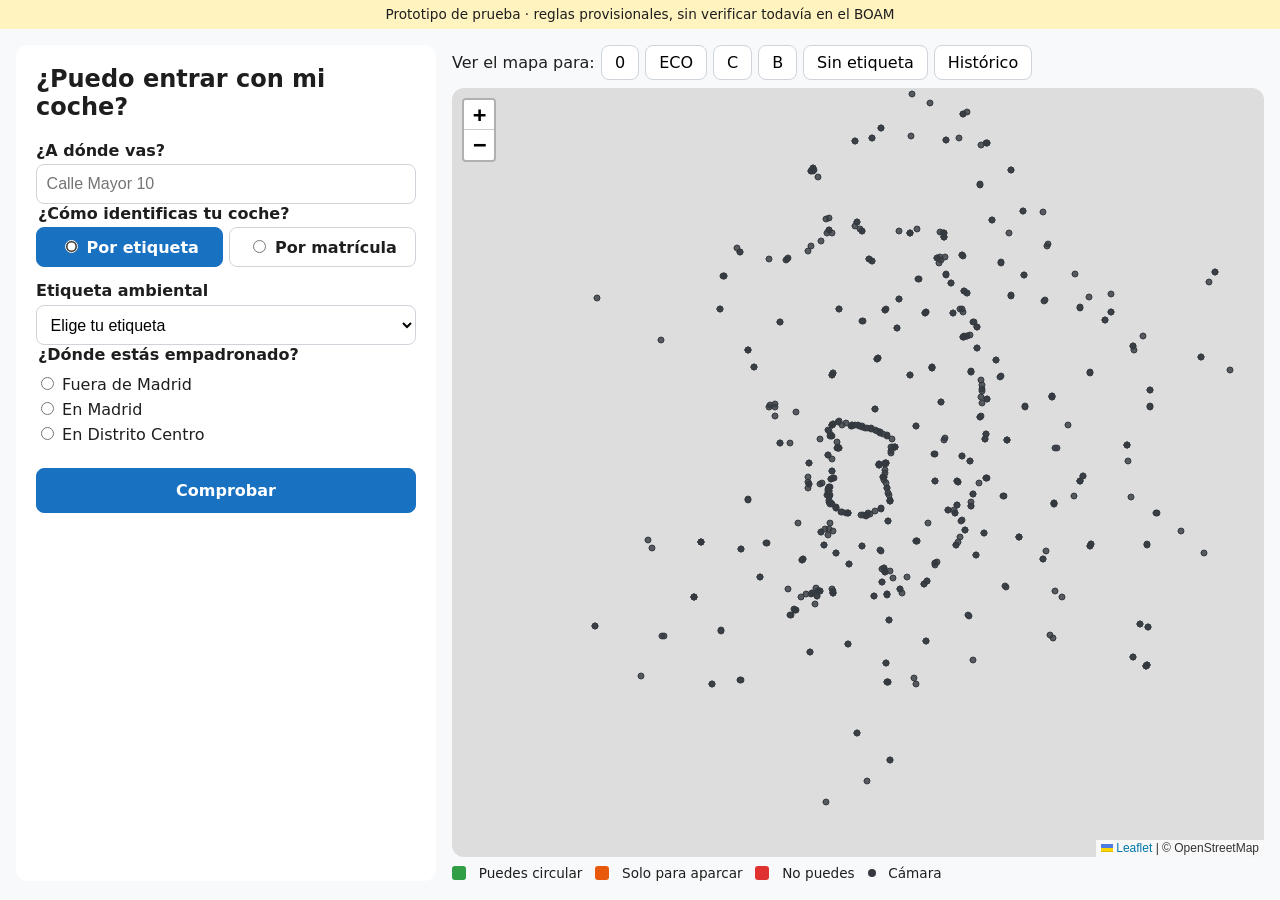
==== demo/static/index.html @ 60264b30 "add: First application prototype" ====
<!doctype html>
<html lang="es">
<head>
  <meta charset="utf-8">
  <meta name="viewport" content="width=device-width, initial-scale=1">
  <title>¿Puedo entrar con mi coche? · ZBE Madrid</title>
  <link rel="stylesheet" href="vendor/leaflet/leaflet.css">
  <link rel="stylesheet" href="style.css">
</head>
<body>
  <p class="aviso">Prototipo de prueba · reglas provisionales, sin verificar todavía en el BOAM</p>
  <main>
    <section class="panel">
      <h1>¿Puedo entrar con mi coche?</h1>
      <form id="formulario">
        <label for="direccion">¿A dónde vas?</label>
        <input id="direccion" name="direccion" required maxlength="200" placeholder="Calle Mayor 10" autocomplete="street-address">

        <fieldset>
          <legend>¿Cómo identificas tu coche?</legend>
          <div class="segmentado">
            <label><input type="radio" name="modo" value="etiqueta" checked> Por etiqueta</label>
            <label><input type="radio" name="modo" value="matricula"> Por matrícula</label>
          </div>
        </fieldset>

        <!-- Solo un campo activo cada vez: el oculto queda deshabilitado y no se envía. -->
        <div id="por-etiqueta">
          <label for="etiqueta">Etiqueta ambiental</label>
          <select id="etiqueta" name="etiqueta" required>
            <option value="">Elige tu etiqueta</option>
            <option value="CERO">0 emisiones (azul)</option>
            <option value="ECO">ECO (verde y azul)</option>
            <option value="C">C (verde)</option>
            <option value="B">B (amarilla)</option>
            <option value="A">Sin etiqueta</option>
            <option value="H">Vehículo histórico (pegatina H)</option>
          </select>
        </div>
        <div id="por-matricula" hidden>
          <label for="matricula">Matrícula</label>
          <input id="matricula" name="matricula" maxlength="20" placeholder="1234 BCD" autocapitalize="characters" autocomplete="off" required disabled aria-describedby="ayuda-matricula">
          <p id="ayuda-matricula" class="ayuda">Buscamos su etiqueta en el registro de la DGT.</p>
        </div>

        <fieldset>
          <legend>¿Dónde estás empadronado?</legend>
          <label><input type="radio" name="padron" value="fuera" required> Fuera de Madrid</label>
          <label><input type="radio" name="padron" value="madrid"> En Madrid</label>
          <label><input type="radio" name="padron" value="centro"> En Distrito Centro</label>
        </fieldset>

        <button type="submit" class="principal">Comprobar</button>
      </form>
      <div id="resultado" role="status" aria-live="polite"></div>
    </section>

    <section class="mapa">
      <div class="filtro" role="group" aria-label="Ver el mapa para la etiqueta">
        <span>Ver el mapa para:</span>
        <button type="button" data-etiqueta="CERO" aria-pressed="false">0</button>
        <button type="button" data-etiqueta="ECO" aria-pressed="false">ECO</button>
        <button type="button" data-etiqueta="C" aria-pressed="false">C</button>
        <button type="button" data-etiqueta="B" aria-pressed="false">B</button>
        <button type="button" data-etiqueta="A" aria-pressed="false">Sin etiqueta</button>
        <button type="button" data-etiqueta="H" aria-pressed="false">Histórico</button>
      </div>
      <div id="mapa"></div>
      <p class="leyenda">
        <span class="muestra puede"></span> Puedes circular
        <span class="muestra solo_parking"></span> Solo para aparcar
        <span class="muestra no_puede"></span> No puedes
        <span class="muestra camara"></span> Cámara
      </p>
    </section>
  </main>
  <script src="vendor/leaflet/leaflet.js"></script>
  <script src="app.js"></script>
</body>
</html>
---- demo/static/vendor/leaflet/leaflet.css ----
/* required styles */

.leaflet-pane,
.leaflet-tile,
.leaflet-marker-icon,
.leaflet-marker-shadow,
.leaflet-tile-container,
.leaflet-pane > svg,
.leaflet-pane > canvas,
.leaflet-zoom-box,
.leaflet-image-layer,
.leaflet-layer {
	position: absolute;
	left: 0;
	top: 0;
	}
.leaflet-container {
	overflow: hidden;
	}
.leaflet-tile,
.leaflet-marker-icon,
.leaflet-marker-shadow {
	-webkit-user-select: none;
	   -moz-user-select: none;
	        user-select: none;
	  -webkit-user-drag: none;
	}
/* Prevents IE11 from highlighting tiles in blue */
.leaflet-tile::selection {
	background: transparent;
}
/* Safari renders non-retina tile on retina better with this, but Chrome is worse */
.leaflet-safari .leaflet-tile {
	image-rendering: -webkit-optimize-contrast;
	}
/* hack that prevents hw layers "stretching" when loading new tiles */
.leaflet-safari .leaflet-tile-container {
	width: 1600px;
	height: 1600px;
	-webkit-transform-origin: 0 0;
	}
.leaflet-marker-icon,
.leaflet-marker-shadow {
	display: block;
	}
/* .leaflet-container svg: reset svg max-width decleration shipped in Joomla! (joomla.org) 3.x */
/* .leaflet-container img: map is broken in FF if you have max-width: 100% on tiles */
.leaflet-container .leaflet-overlay-pane svg {
	max-width: none !important;
	max-height: none !important;
	}
.leaflet-container .leaflet-marker-pane img,
.leaflet-container .leaflet-shadow-pane img,
.leaflet-container .leaflet-tile-pane img,
.leaflet-container img.leaflet-image-layer,
.leaflet-container .leaflet-tile {
	max-width: none !important;
	max-height: none !important;
	width: auto;
	padding: 0;
	}

.leaflet-container img.leaflet-tile {
	/* See: https://bugs.chromium.org/p/chromium/issues/detail?id=600120 */
	mix-blend-mode: plus-lighter;
}

.leaflet-container.leaflet-touch-zoom {
	-ms-touch-action: pan-x pan-y;
	touch-action: pan-x pan-y;
	}
.leaflet-container.leaflet-touch-drag {
	-ms-touch-action: pinch-zoom;
	/* Fallback for FF which doesn't support pinch-zoom */
	touch-action: none;
	touch-action: pinch-zoom;
}
.leaflet-container.leaflet-touch-drag.leaflet-touch-zoom {
	-ms-touch-action: none;
	touch-action: none;
}
.leaflet-container {
	-webkit-tap-highlight-color: transparent;
}
.leaflet-container a {
	-webkit-tap-highlight-color: rgba(51, 181, 229, 0.4);
}
.leaflet-tile {
	filter: inherit;
	visibility: hidden;
	}
.leaflet-tile-loaded {
	visibility: inherit;
	}
.leaflet-zoom-box {
	width: 0;
	height: 0;
	-moz-box-sizing: border-box;
	     box-sizing: border-box;
	z-index: 800;
	}
/* workaround for https://bugzilla.mozilla.org/show_bug.cgi?id=888319 */
.leaflet-overlay-pane svg {
	-moz-user-select: none;
	}

.leaflet-pane         { z-index: 400; }

.leaflet-tile-pane    { z-index: 200; }
.leaflet-overlay-pane { z-index: 400; }
.leaflet-shadow-pane  { z-index: 500; }
.leaflet-marker-pane  { z-index: 600; }
.leaflet-tooltip-pane   { z-index: 650; }
.leaflet-popup-pane   { z-index: 700; }

.leaflet-map-pane canvas { z-index: 100; }
.leaflet-map-pane svg    { z-index: 200; }

.leaflet-vml-shape {
	width: 1px;
	height: 1px;
	}
.lvml {
	behavior: url(#default#VML);
	display: inline-block;
	position: absolute;
	}


/* control positioning */

.leaflet-control {
	position: relative;
	z-index: 800;
	pointer-events: visiblePainted; /* IE 9-10 doesn't have auto */
	pointer-events: auto;
	}
.leaflet-top,
.leaflet-bottom {
	position: absolute;
	z-index: 1000;
	pointer-events: none;
	}
.leaflet-top {
	top: 0;
	}
.leaflet-right {
	right: 0;
	}
.leaflet-bottom {
	bottom: 0;
	}
.leaflet-left {
	left: 0;
	}
.leaflet-control {
	float: left;
	clear: both;
	}
.leaflet-right .leaflet-control {
	float: right;
	}
.leaflet-top .leaflet-control {
	margin-top: 10px;
	}
.leaflet-bottom .leaflet-control {
	margin-bottom: 10px;
	}
.leaflet-left .leaflet-control {
	margin-left: 10px;
	}
.leaflet-right .leaflet-control {
	margin-right: 10px;
	}


/* zoom and fade animations */

.leaflet-fade-anim .leaflet-popup {
	opacity: 0;
	-webkit-transition: opacity 0.2s linear;
	   -moz-transition: opacity 0.2s linear;
	        transition: opacity 0.2s linear;
	}
.leaflet-fade-anim .leaflet-map-pane .leaflet-popup {
	opacity: 1;
	}
.leaflet-zoom-animated {
	-webkit-transform-origin: 0 0;
	    -ms-transform-origin: 0 0;
	        transform-origin: 0 0;
	}
svg.leaflet-zoom-animated {
	will-change: transform;
}

.leaflet-zoom-anim .leaflet-zoom-animated {
	-webkit-transition: -webkit-transform 0.25s cubic-bezier(0,0,0.25,1);
	   -moz-transition:    -moz-transform 0.25s cubic-bezier(0,0,0.25,1);
	        transition:         transform 0.25s cubic-bezier(0,0,0.25,1);
	}
.leaflet-zoom-anim .leaflet-tile,
.leaflet-pan-anim .leaflet-tile {
	-webkit-transition: none;
	   -moz-transition: none;
	        transition: none;
	}

.leaflet-zoom-anim .leaflet-zoom-hide {
	visibility: hidden;
	}


/* cursors */

.leaflet-interactive {
	cursor: pointer;
	}
.leaflet-grab {
	cursor: -webkit-grab;
	cursor:    -moz-grab;
	cursor:         grab;
	}
.leaflet-crosshair,
.leaflet-crosshair .leaflet-interactive {
	cursor: crosshair;
	}
.leaflet-popup-pane,
.leaflet-control {
	cursor: auto;
	}
.leaflet-dragging .leaflet-grab,
.leaflet-dragging .leaflet-grab .leaflet-interactive,
.leaflet-dragging .leaflet-marker-draggable {
	cursor: move;
	cursor: -webkit-grabbing;
	cursor:    -moz-grabbing;
	cursor:         grabbing;
	}

/* marker & overlays interactivity */
.leaflet-marker-icon,
.leaflet-marker-shadow,
.leaflet-image-layer,
.leaflet-pane > svg path,
.leaflet-tile-container {
	pointer-events: none;
	}

.leaflet-marker-icon.leaflet-interactive,
.leaflet-image-layer.leaflet-interactive,
.leaflet-pane > svg path.leaflet-interactive,
svg.leaflet-image-layer.leaflet-interactive path {
	pointer-events: visiblePainted; /* IE 9-10 doesn't have auto */
	pointer-events: auto;
	}

/* visual tweaks */

.leaflet-container {
	background: #ddd;
	outline-offset: 1px;
	}
.leaflet-container a {
	color: #0078A8;
	}
.leaflet-zoom-box {
	border: 2px dotted #38f;
	background: rgba(255,255,255,0.5);
	}


/* general typography */
.leaflet-container {
	font-family: "Helvetica Neue", Arial, Helvetica, sans-serif;
	font-size: 12px;
	font-size: 0.75rem;
	line-height: 1.5;
	}


/* general toolbar styles */

.leaflet-bar {
	box-shadow: 0 1px 5px rgba(0,0,0,0.65);
	border-radius: 4px;
	}
.leaflet-bar a {
	background-color: #fff;
	border-bottom: 1px solid #ccc;
	width: 26px;
	height: 26px;
	line-height: 26px;
	display: block;
	text-align: center;
	text-decoration: none;
	color: black;
	}
.leaflet-bar a,
.leaflet-control-layers-toggle {
	background-position: 50% 50%;
	background-repeat: no-repeat;
	display: block;
	}
.leaflet-bar a:hover,
.leaflet-bar a:focus {
	background-color: #f4f4f4;
	}
.leaflet-bar a:first-child {
	border-top-left-radius: 4px;
	border-top-right-radius: 4px;
	}
.leaflet-bar a:last-child {
	border-bottom-left-radius: 4px;
	border-bottom-right-radius: 4px;
	border-bottom: none;
	}
.leaflet-bar a.leaflet-disabled {
	cursor: default;
	background-color: #f4f4f4;
	color: #bbb;
	}

.leaflet-touch .leaflet-bar a {
	width: 30px;
	height: 30px;
	line-height: 30px;
	}
.leaflet-touch .leaflet-bar a:first-child {
	border-top-left-radius: 2px;
	border-top-right-radius: 2px;
	}
.leaflet-touch .leaflet-bar a:last-child {
	border-bottom-left-radius: 2px;
	border-bottom-right-radius: 2px;
	}

/* zoom control */

.leaflet-control-zoom-in,
.leaflet-control-zoom-out {
	font: bold 18px 'Lucida Console', Monaco, monospace;
	text-indent: 1px;
	}

.leaflet-touch .leaflet-control-zoom-in, .leaflet-touch .leaflet-control-zoom-out  {
	font-size: 22px;
	}


/* layers control */

.leaflet-control-layers {
	box-shadow: 0 1px 5px rgba(0,0,0,0.4);
	background: #fff;
	border-radius: 5px;
	}
.leaflet-control-layers-toggle {
	background-image: url(images/layers.png);
	width: 36px;
	height: 36px;
	}
.leaflet-retina .leaflet-control-layers-toggle {
	background-image: url(images/layers-2x.png);
	background-size: 26px 26px;
	}
.leaflet-touch .leaflet-control-layers-toggle {
	width: 44px;
	height: 44px;
	}
.leaflet-control-layers .leaflet-control-layers-list,
.leaflet-control-layers-expanded .leaflet-control-layers-toggle {
	display: none;
	}
.leaflet-control-layers-expanded .leaflet-control-layers-list {
	display: block;
	position: relative;
	}
.leaflet-control-layers-expanded {
	padding: 6px 10px 6px 6px;
	color: #333;
	background: #fff;
	}
.leaflet-control-layers-scrollbar {
	overflow-y: scroll;
	overflow-x: hidden;
	padding-right: 5px;
	}
.leaflet-control-layers-selector {
	margin-top: 2px;
	position: relative;
	top: 1px;
	}
.leaflet-control-layers label {
	display: block;
	font-size: 13px;
	font-size: 1.08333em;
	}
.leaflet-control-layers-separator {
	height: 0;
	border-top: 1px solid #ddd;
	margin: 5px -10px 5px -6px;
	}

/* Default icon URLs */
.leaflet-default-icon-path { /* used only in path-guessing heuristic, see L.Icon.Default */
	background-image: url(images/marker-icon.png);
	}


/* attribution and scale controls */

.leaflet-container .leaflet-control-attribution {
	background: #fff;
	background: rgba(255, 255, 255, 0.8);
	margin: 0;
	}
.leaflet-control-attribution,
.leaflet-control-scale-line {
	padding: 0 5px;
	color: #333;
	line-height: 1.4;
	}
.leaflet-control-attribution a {
	text-decoration: none;
	}
.leaflet-control-attribution a:hover,
.leaflet-control-attribution a:focus {
	text-decoration: underline;
	}
.leaflet-attribution-flag {
	display: inline !important;
	vertical-align: baseline !important;
	width: 1em;
	height: 0.6669em;
	}
.leaflet-left .leaflet-control-scale {
	margin-left: 5px;
	}
.leaflet-bottom .leaflet-control-scale {
	margin-bottom: 5px;
	}
.leaflet-control-scale-line {
	border: 2px solid #777;
	border-top: none;
	line-height: 1.1;
	padding: 2px 5px 1px;
	white-space: nowrap;
	-moz-box-sizing: border-box;
	     box-sizing: border-box;
	background: rgba(255, 255, 255, 0.8);
	text-shadow: 1px 1px #fff;
	}
.leaflet-control-scale-line:not(:first-child) {
	border-top: 2px solid #777;
	border-bottom: none;
	margin-top: -2px;
	}
.leaflet-control-scale-line:not(:first-child):not(:last-child) {
	border-bottom: 2px solid #777;
	}

.leaflet-touch .leaflet-control-attribution,
.leaflet-touch .leaflet-control-layers,
.leaflet-touch .leaflet-bar {
	box-shadow: none;
	}
.leaflet-touch .leaflet-control-layers,
.leaflet-touch .leaflet-bar {
	border: 2px solid rgba(0,0,0,0.2);
	background-clip: padding-box;
	}


/* popup */

.leaflet-popup {
	position: absolute;
	text-align: center;
	margin-bottom: 20px;
	}
.leaflet-popup-content-wrapper {
	padding: 1px;
	text-align: left;
	border-radius: 12px;
	}
.leaflet-popup-content {
	margin: 13px 24px 13px 20px;
	line-height: 1.3;
	font-size: 13px;
	font-size: 1.08333em;
	min-height: 1px;
	}
.leaflet-popup-content p {
	margin: 17px 0;
	margin: 1.3em 0;
	}
.leaflet-popup-tip-container {
	width: 40px;
	height: 20px;
	position: absolute;
	left: 50%;
	margin-top: -1px;
	margin-left: -20px;
	overflow: hidden;
	pointer-events: none;
	}
.leaflet-popup-tip {
	width: 17px;
	height: 17px;
	padding: 1px;

	margin: -10px auto 0;
	pointer-events: auto;

	-webkit-transform: rotate(45deg);
	   -moz-transform: rotate(45deg);
	    -ms-transform: rotate(45deg);
	        transform: rotate(45deg);
	}
.leaflet-popup-content-wrapper,
.leaflet-popup-tip {
	background: white;
	color: #333;
	box-shadow: 0 3px 14px rgba(0,0,0,0.4);
	}
.leaflet-container a.leaflet-popup-close-button {
	position: absolute;
	top: 0;
	right: 0;
	border: none;
	text-align: center;
	width: 24px;
	height: 24px;
	font: 16px/24px Tahoma, Verdana, sans-serif;
	color: #757575;
	text-decoration: none;
	background: transparent;
	}
.leaflet-container a.leaflet-popup-close-button:hover,
.leaflet-container a.leaflet-popup-close-button:focus {
	color: #585858;
	}
.leaflet-popup-scrolled {
	overflow: auto;
	}

.leaflet-oldie .leaflet-popup-content-wrapper {
	-ms-zoom: 1;
	}
.leaflet-oldie .leaflet-popup-tip {
	width: 24px;
	margin: 0 auto;

	-ms-filter: "progid:DXImageTransform.Microsoft.Matrix(M11=0.70710678, M12=0.70710678, M21=-0.70710678, M22=0.70710678)";
	filter: progid:DXImageTransform.Microsoft.Matrix(M11=0.70710678, M12=0.70710678, M21=-0.70710678, M22=0.70710678);
	}

.leaflet-oldie .leaflet-control-zoom,
.leaflet-oldie .leaflet-control-layers,
.leaflet-oldie .leaflet-popup-content-wrapper,
.leaflet-oldie .leaflet-popup-tip {
	border: 1px solid #999;
	}


/* div icon */

.leaflet-div-icon {
	background: #fff;
	border: 1px solid #666;
	}


/* Tooltip */
/* Base styles for the element that has a tooltip */
.leaflet-tooltip {
	position: absolute;
	padding: 6px;
	background-color: #fff;
	border: 1px solid #fff;
	border-radius: 3px;
	color: #222;
	white-space: nowrap;
	-webkit-user-select: none;
	-moz-user-select: none;
	-ms-user-select: none;
	user-select: none;
	pointer-events: none;
	box-shadow: 0 1px 3px rgba(0,0,0,0.4);
	}
.leaflet-tooltip.leaflet-interactive {
	cursor: pointer;
	pointer-events: auto;
	}
.leaflet-tooltip-top:before,
.leaflet-tooltip-bottom:before,
.leaflet-tooltip-left:before,
.leaflet-tooltip-right:before {
	position: absolute;
	pointer-events: none;
	border: 6px solid transparent;
	background: transparent;
	content: "";
	}

/* Directions */

.leaflet-tooltip-bottom {
	margin-top: 6px;
}
.leaflet-tooltip-top {
	margin-top: -6px;
}
.leaflet-tooltip-bottom:before,
.leaflet-tooltip-top:before {
	left: 50%;
	margin-left: -6px;
	}
.leaflet-tooltip-top:before {
	bottom: 0;
	margin-bottom: -12px;
	border-top-color: #fff;
	}
.leaflet-tooltip-bottom:before {
	top: 0;
	margin-top: -12px;
	margin-left: -6px;
	border-bottom-color: #fff;
	}
.leaflet-tooltip-left {
	margin-left: -6px;
}
.leaflet-tooltip-right {
	margin-left: 6px;
}
.leaflet-tooltip-left:before,
.leaflet-tooltip-right:before {
	top: 50%;
	margin-top: -6px;
	}
.leaflet-tooltip-left:before {
	right: 0;
	margin-right: -12px;
	border-left-color: #fff;
	}
.leaflet-tooltip-right:before {
	left: 0;
	margin-left: -12px;
	border-right-color: #fff;
	}

/* Printing */

@media print {
	/* Prevent printers from removing background-images of controls. */
	.leaflet-control {
		-webkit-print-color-adjust: exact;
		print-color-adjust: exact;
		}
	}
---- demo/static/style.css ----
* { box-sizing: border-box; }
body { margin: 0; font-family: system-ui, sans-serif; color: #1e1e1e; background: #f8f9fa; }
.aviso { margin: 0; padding: .4rem 1rem; background: #fff3bf; font-size: .85rem; text-align: center; }
main { display: grid; grid-template-columns: minmax(300px, 420px) 1fr; gap: 1rem; padding: 1rem; height: calc(100vh - 2rem); }
@media (max-width: 800px) { main { grid-template-columns: 1fr; height: auto; } #mapa { height: 60vh; } }

.panel { background: #fff; border-radius: 12px; padding: 1.25rem; overflow-y: auto; }
h1 { margin-top: 0; font-size: 1.5rem; }
label, legend { display: block; font-weight: 600; margin: .9rem 0 .3rem; }
fieldset { border: 0; padding: 0; margin: 0; }
fieldset label { font-weight: normal; margin: .3rem 0; }
input[type="text"], input:not([type]) { width: 100%; padding: .6rem; font-size: 1rem; border: 1px solid #ced4da; border-radius: 8px; }
button { font: inherit; padding: .45rem .8rem; border: 1px solid #ced4da; border-radius: 8px; background: #fff; cursor: pointer; }
button:focus-visible, input:focus-visible, select:focus-visible { outline: 3px solid #1971c2; outline-offset: 2px; }
.principal { margin-top: 1.2rem; width: 100%; padding: .75rem; background: #1971c2; border-color: #1971c2; color: #fff; font-weight: 600; }
select { width: 100%; padding: .6rem; font-size: 1rem; border: 1px solid #ced4da; border-radius: 8px; background: #fff; }
.segmentado { display: flex; gap: .4rem; }
.segmentado label { flex: 1; margin: 0; padding: .55rem; text-align: center; border: 1px solid #ced4da; border-radius: 8px; cursor: pointer; font-weight: 600; }
.segmentado label:has(input:checked) { background: #1971c2; border-color: #1971c2; color: #fff; }
.segmentado input { accent-color: #fff; }
.ayuda { margin: .3rem 0 0; font-size: .8rem; color: #495057; }

#resultado { margin-top: 1.2rem; padding: 0 1rem; border-radius: 10px; }
#resultado.puede { background: #ebfbee; border: 2px solid #2f9e44; }
#resultado.solo_parking { background: #fff4e6; border: 2px solid #e8590c; }
#resultado.no_puede { background: #fff5f5; border: 2px solid #e03131; }
.veredicto { font-size: 1.35rem; font-weight: 700; }
.detalle, .fuente { font-size: .85rem; color: #495057; }
.mensaje { font-weight: 600; }
.destino { font-weight: 600; }
.nota { padding: .5rem .7rem; background: #fff; border-left: 4px solid #1971c2; border-radius: 4px; }

.mapa { display: flex; flex-direction: column; gap: .5rem; min-height: 0; }
.filtro { display: flex; flex-wrap: wrap; align-items: center; gap: .4rem; }
.filtro button[aria-pressed="true"] { background: #1971c2; border-color: #1971c2; color: #fff; }
#mapa { flex: 1; min-height: 400px; border-radius: 12px; }
.leyenda { margin: 0; font-size: .85rem; display: flex; flex-wrap: wrap; align-items: center; gap: .3rem .8rem; }
.muestra { display: inline-block; width: 14px; height: 14px; border-radius: 3px; vertical-align: middle; }
.muestra.puede { background: #2f9e44; }
.muestra.solo_parking { background: #e8590c; }
.muestra.no_puede { background: #e03131; }
.muestra.camara { background: #343a40; border-radius: 50%; width: 8px; height: 8px; }
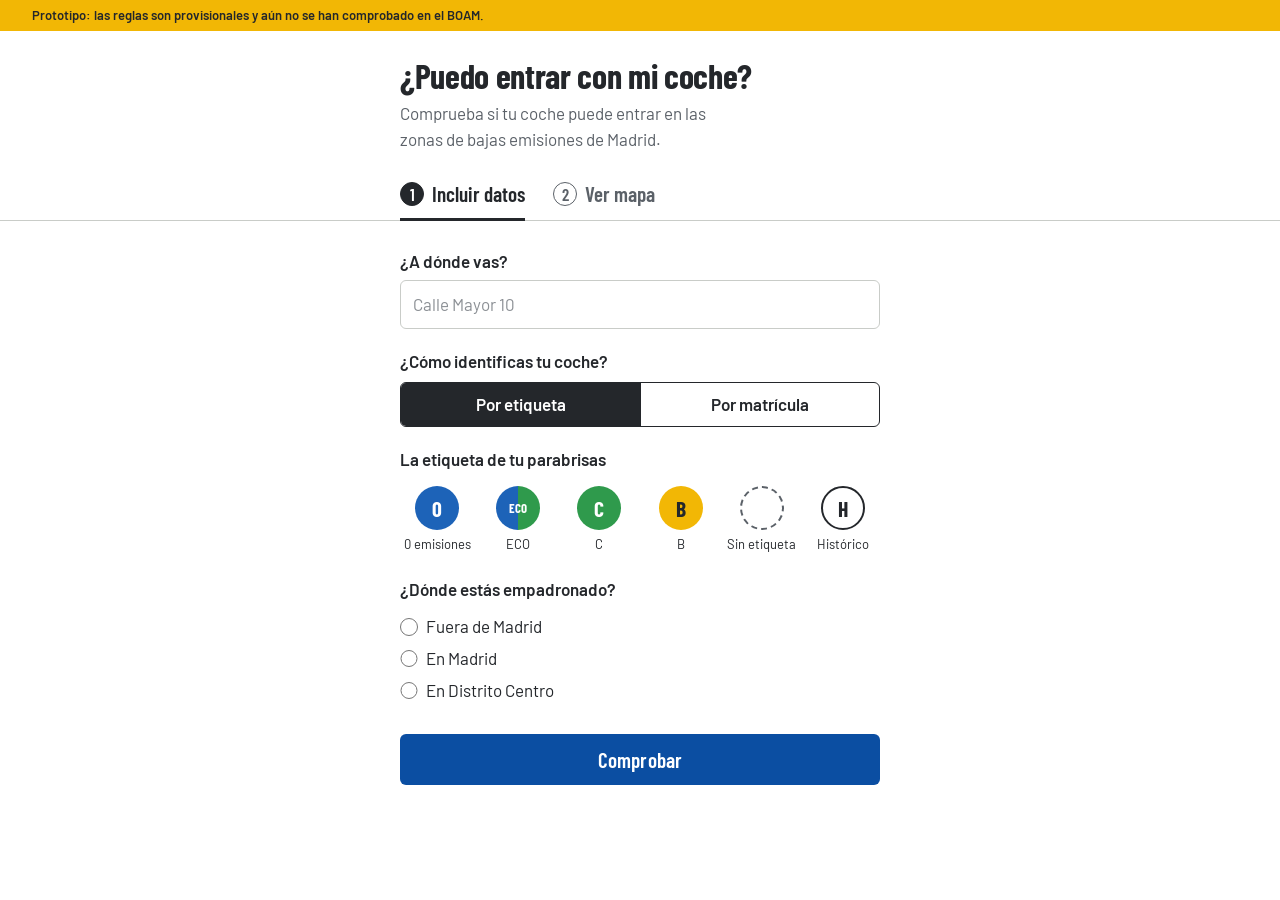
==== commit 9172f1d4: "Changed visual frontend design and handled historic vehicles" ====
--- a/demo/static/index.html
+++ b/demo/static/index.html
@@ -3,77 +3,112 @@
 <head>
   <meta charset="utf-8">
   <meta name="viewport" content="width=device-width, initial-scale=1">
+  <meta name="color-scheme" content="light dark">
   <title>¿Puedo entrar con mi coche? · ZBE Madrid</title>
   <link rel="stylesheet" href="vendor/leaflet/leaflet.css">
   <link rel="stylesheet" href="style.css">
 </head>
 <body>
-  <p class="aviso">Prototipo de prueba · reglas provisionales, sin verificar todavía en el BOAM</p>
+  <p class="aviso">Prototipo: las reglas son provisionales y aún no se han comprobado en el BOAM.</p>
+
+  <header class="cabecera">
+   <div class="contenedor">
+    <h1>¿Puedo entrar con mi coche?</h1>
+    <p class="entradilla">Comprueba si tu coche puede entrar en las zonas de bajas emisiones de Madrid.</p>
+    <!-- Dos pasos: primero los datos, después (si quieres) el mapa. -->
+    <div class="pestanas" role="tablist" aria-label="Secciones">
+      <button type="button" role="tab" id="pestana-datos" aria-controls="seccion-datos" aria-selected="true"><span class="numero">1</span>Incluir datos</button>
+      <button type="button" role="tab" id="pestana-mapa" aria-controls="seccion-mapa" aria-selected="false" tabindex="-1"><span class="numero">2</span>Ver mapa</button>
+    </div>
+   </div>
+  </header>
+
   <main>
-    <section class="panel">
-      <h1>¿Puedo entrar con mi coche?</h1>
-      <form id="formulario">
-        <label for="direccion">¿A dónde vas?</label>
-        <input id="direccion" name="direccion" required maxlength="200" placeholder="Calle Mayor 10" autocomplete="street-address">
+    <section id="seccion-datos" role="tabpanel" aria-labelledby="pestana-datos">
+      <div class="columna">
+        <form id="formulario">
+          <label for="direccion">¿A dónde vas?</label>
+          <!-- Autocompletar (patrón ARIA combobox): las sugerencias son direcciones de Madrid de CartoCiudad. -->
+          <div class="autocompletar">
+            <input id="direccion" name="direccion" required maxlength="200" placeholder="Calle Mayor 10" autocomplete="off"
+                   role="combobox" aria-autocomplete="list" aria-expanded="false" aria-controls="sugerencias">
+            <ul id="sugerencias" role="listbox" aria-label="Direcciones sugeridas" hidden></ul>
+          </div>
 
-        <fieldset>
-          <legend>¿Cómo identificas tu coche?</legend>
-          <div class="segmentado">
-            <label><input type="radio" name="modo" value="etiqueta" checked> Por etiqueta</label>
-            <label><input type="radio" name="modo" value="matricula"> Por matrícula</label>
+          <fieldset>
+            <legend>¿Cómo identificas tu coche?</legend>
+            <div class="segmentado">
+              <label><input type="radio" name="modo" value="etiqueta" checked> Por etiqueta</label>
+              <label><input type="radio" name="modo" value="matricula"> Por matrícula</label>
+            </div>
+          </fieldset>
+
+          <!-- Solo un campo activo cada vez: el oculto queda deshabilitado y no se envía. -->
+          <div id="por-etiqueta">
+            <fieldset id="etiqueta" class="pegatinas">
+              <legend>La etiqueta de tu parabrisas</legend>
+              <label><input type="radio" name="etiqueta" value="CERO" required><span class="pegatina p-CERO" aria-hidden="true">0</span>0 emisiones</label>
+              <label><input type="radio" name="etiqueta" value="ECO"><span class="pegatina p-ECO" aria-hidden="true">ECO</span>ECO</label>
+              <label><input type="radio" name="etiqueta" value="C"><span class="pegatina p-C" aria-hidden="true">C</span>C</label>
+              <label><input type="radio" name="etiqueta" value="B"><span class="pegatina p-B" aria-hidden="true">B</span>B</label>
+              <label><input type="radio" name="etiqueta" value="A"><span class="pegatina p-A" aria-hidden="true"></span>Sin etiqueta</label>
+              <label><input type="radio" name="etiqueta" value="H"><span class="pegatina p-H" aria-hidden="true">H</span>Histórico</label>
+            </fieldset>
           </div>
-        </fieldset>
+          <div id="por-matricula" hidden>
+            <label for="matricula">Matrícula</label>
+            <input id="matricula" name="matricula" maxlength="20" placeholder="1234 BCD" autocapitalize="characters" autocomplete="off" required disabled aria-describedby="ayuda-matricula">
+            <p id="ayuda-matricula" class="ayuda">Buscamos su etiqueta en el registro de la DGT.</p>
+          </div>
 
-        <!-- Solo un campo activo cada vez: el oculto queda deshabilitado y no se envía. -->
-        <div id="por-etiqueta">
-          <label for="etiqueta">Etiqueta ambiental</label>
-          <select id="etiqueta" name="etiqueta" required>
-            <option value="">Elige tu etiqueta</option>
-            <option value="CERO">0 emisiones (azul)</option>
-            <option value="ECO">ECO (verde y azul)</option>
-            <option value="C">C (verde)</option>
-            <option value="B">B (amarilla)</option>
-            <option value="A">Sin etiqueta</option>
-            <option value="H">Vehículo histórico (pegatina H)</option>
-          </select>
-        </div>
-        <div id="por-matricula" hidden>
-          <label for="matricula">Matrícula</label>
-          <input id="matricula" name="matricula" maxlength="20" placeholder="1234 BCD" autocapitalize="characters" autocomplete="off" required disabled aria-describedby="ayuda-matricula">
-          <p id="ayuda-matricula" class="ayuda">Buscamos su etiqueta en el registro de la DGT.</p>
-        </div>
+          <fieldset class="padron">
+            <legend>¿Dónde estás empadronado?</legend>
+            <label><input type="radio" name="padron" value="fuera" required> Fuera de Madrid</label>
+            <label><input type="radio" name="padron" value="madrid"> En Madrid</label>
+            <label><input type="radio" name="padron" value="centro"> En Distrito Centro</label>
+          </fieldset>
 
-        <fieldset>
-          <legend>¿Dónde estás empadronado?</legend>
-          <label><input type="radio" name="padron" value="fuera" required> Fuera de Madrid</label>
-          <label><input type="radio" name="padron" value="madrid"> En Madrid</label>
-          <label><input type="radio" name="padron" value="centro"> En Distrito Centro</label>
-        </fieldset>
+          <button type="submit" class="principal">Comprobar</button>
+        </form>
 
-        <button type="submit" class="principal">Comprobar</button>
-      </form>
-      <div id="resultado" role="status" aria-live="polite"></div>
+        <div id="resultado" role="status" aria-live="polite"></div>
+      </div>
     </section>
 
-    <section class="mapa">
-      <div class="filtro" role="group" aria-label="Ver el mapa para la etiqueta">
-        <span>Ver el mapa para:</span>
-        <button type="button" data-etiqueta="CERO" aria-pressed="false">0</button>
-        <button type="button" data-etiqueta="ECO" aria-pressed="false">ECO</button>
-        <button type="button" data-etiqueta="C" aria-pressed="false">C</button>
-        <button type="button" data-etiqueta="B" aria-pressed="false">B</button>
-        <button type="button" data-etiqueta="A" aria-pressed="false">Sin etiqueta</button>
-        <button type="button" data-etiqueta="H" aria-pressed="false">Histórico</button>
+    <section id="seccion-mapa" role="tabpanel" aria-labelledby="pestana-mapa" hidden>
+      <div class="barra-mapa">
+        <div class="filtro-mapa" role="group" aria-label="Etiqueta para el mapa">
+          <button type="button" data-etiqueta="CERO" aria-pressed="false" aria-label="0 emisiones"><span class="pegatina p-CERO" aria-hidden="true">0</span></button>
+          <button type="button" data-etiqueta="ECO" aria-pressed="false" aria-label="ECO"><span class="pegatina p-ECO" aria-hidden="true">ECO</span></button>
+          <button type="button" data-etiqueta="C" aria-pressed="false" aria-label="C"><span class="pegatina p-C" aria-hidden="true">C</span></button>
+          <button type="button" data-etiqueta="B" aria-pressed="false" aria-label="B"><span class="pegatina p-B" aria-hidden="true">B</span></button>
+          <button type="button" data-etiqueta="A" aria-pressed="false" aria-label="Sin etiqueta"><span class="pegatina p-A" aria-hidden="true"></span></button>
+          <button type="button" data-etiqueta="H" aria-pressed="false" aria-label="Histórico"><span class="pegatina p-H" aria-hidden="true">H</span></button>
+        </div>
+        <p id="pista-mapa" class="pista">Elige la etiqueta de tu coche para ver por dónde puedes circular.</p>
       </div>
       <div id="mapa"></div>
-      <p class="leyenda">
-        <span class="muestra puede"></span> Puedes circular
-        <span class="muestra solo_parking"></span> Solo para aparcar
-        <span class="muestra no_puede"></span> No puedes
-        <span class="muestra camara"></span> Cámara
-      </p>
+      <ul class="leyenda">
+        <li><span class="muestra puede"></span>Puedes circular</li>
+        <li><span class="muestra solo_parking"></span>Solo para aparcar</li>
+        <li><span class="muestra no_puede"></span>No puedes</li>
+        <li><span class="muestra camara"></span>Cámara</li>
+      </ul>
     </section>
   </main>
+
+  <!-- Señal de tráfico del veredicto: los colores los pone la clase (puede / solo_parking / no_puede). -->
+  <template id="plantilla-senal">
+    <svg class="senal" viewBox="0 0 100 100" aria-hidden="true">
+      <circle class="disco" cx="50" cy="50" r="44"/>
+      <g class="coche">
+        <path d="M22 59V51q0-4 4-5l7-1 7-8q1.5-1.6 3.6-1.6h14q2.4 0 3.8 1.7l6.6 7.9 6.6 1.1q3.4.7 3.4 4.4v8.5z"/>
+        <path class="ventana" d="M43.4 39.5h6.6v6.3H37.6zM53 39.5h6.4l5.3 6.3H53z"/>
+        <circle cx="34" cy="60" r="6.2"/><circle cx="66" cy="60" r="6.2"/>
+      </g>
+    </svg>
+  </template>
+
   <script src="vendor/leaflet/leaflet.js"></script>
   <script src="app.js"></script>
 </body>
--- a/demo/static/style.css
+++ b/demo/static/style.css
@@ -1,42 +1,294 @@
+/* Tipografía: Barlow (rotulación de carreteras) en dos anchos. Servida desde vendor/ (la CSP no admite CDN). */
+@font-face { font-family: "Barlow"; font-weight: 400; font-display: swap; src: url("vendor/fonts/barlow-latin-400-normal.woff2") format("woff2"); }
+@font-face { font-family: "Barlow"; font-weight: 600; font-display: swap; src: url("vendor/fonts/barlow-latin-600-normal.woff2") format("woff2"); }
+@font-face { font-family: "Barlow Condensed"; font-weight: 600; font-display: swap; src: url("vendor/fonts/barlow-condensed-latin-600-normal.woff2") format("woff2"); }
+@font-face { font-family: "Barlow Condensed"; font-weight: 700; font-display: swap; src: url("vendor/fonts/barlow-condensed-latin-700-normal.woff2") format("woff2"); }
+
+/* Colores de la señalización: azul = permitido, rojo = prohibido, amarillo = condicional / provisional. */
+:root {
+  --hormigon: #e2e4e1;
+  --panel: #ffffff;
+  --asfalto: #24272b;
+  --gris: #5b6168;
+  --linea: #c9ccc8;
+  --azul: #0b4ea2;
+  --rojo: #c8102e;
+  --amarillo: #f2b705;
+  --amarillo-trazo: #c99400;  /* el amarillo puro no se ve como borde sobre el mapa */
+  --verde-c: #2f9a4c;
+  --azul-cero: #1d63b8;
+  --azul-senal: #0b4ea2;      /* las señales reales no cambian de color con el tema */
+  --sobre-azul: #ffffff;
+  --camara: #6a2c91;          /* violeta: ninguna zona lo usa y destaca sobre el mapa */
+
+  --t-s: .8125rem;   /* 13 */
+  --t-b: 1.0625rem;  /* 17 */
+  --t-m: 1.3125rem;  /* 21 */
+  --t-l: 1.6875rem;  /* 27 */
+  --t-xl: 2.125rem;  /* 34 */
+  --margen: 2rem;
+  --columna: 30rem;  /* cabecera y formulario comparten anchura, centrada */
+}
+@media (prefers-color-scheme: dark) {
+  :root {
+    --hormigon: #191b1e;
+    --panel: #23262a;
+    --asfalto: #e9ebed;
+    --gris: #a7adb4;
+    --linea: #3a3f45;
+    --azul: #5b95e6;
+    --sobre-azul: #0e1a2b;
+  }
+}
+
 * { box-sizing: border-box; }
-body { margin: 0; font-family: system-ui, sans-serif; color: #1e1e1e; background: #f8f9fa; }
-.aviso { margin: 0; padding: .4rem 1rem; background: #fff3bf; font-size: .85rem; text-align: center; }
-main { display: grid; grid-template-columns: minmax(300px, 420px) 1fr; gap: 1rem; padding: 1rem; height: calc(100vh - 2rem); }
-@media (max-width: 800px) { main { grid-template-columns: 1fr; height: auto; } #mapa { height: 60vh; } }
-
-.panel { background: #fff; border-radius: 12px; padding: 1.25rem; overflow-y: auto; }
-h1 { margin-top: 0; font-size: 1.5rem; }
-label, legend { display: block; font-weight: 600; margin: .9rem 0 .3rem; }
-fieldset { border: 0; padding: 0; margin: 0; }
-fieldset label { font-weight: normal; margin: .3rem 0; }
-input[type="text"], input:not([type]) { width: 100%; padding: .6rem; font-size: 1rem; border: 1px solid #ced4da; border-radius: 8px; }
-button { font: inherit; padding: .45rem .8rem; border: 1px solid #ced4da; border-radius: 8px; background: #fff; cursor: pointer; }
-button:focus-visible, input:focus-visible, select:focus-visible { outline: 3px solid #1971c2; outline-offset: 2px; }
-.principal { margin-top: 1.2rem; width: 100%; padding: .75rem; background: #1971c2; border-color: #1971c2; color: #fff; font-weight: 600; }
-select { width: 100%; padding: .6rem; font-size: 1rem; border: 1px solid #ced4da; border-radius: 8px; background: #fff; }
-.segmentado { display: flex; gap: .4rem; }
-.segmentado label { flex: 1; margin: 0; padding: .55rem; text-align: center; border: 1px solid #ced4da; border-radius: 8px; cursor: pointer; font-weight: 600; }
-.segmentado label:has(input:checked) { background: #1971c2; border-color: #1971c2; color: #fff; }
-.segmentado input { accent-color: #fff; }
-.ayuda { margin: .3rem 0 0; font-size: .8rem; color: #495057; }
-
-#resultado { margin-top: 1.2rem; padding: 0 1rem; border-radius: 10px; }
-#resultado.puede { background: #ebfbee; border: 2px solid #2f9e44; }
-#resultado.solo_parking { background: #fff4e6; border: 2px solid #e8590c; }
-#resultado.no_puede { background: #fff5f5; border: 2px solid #e03131; }
-.veredicto { font-size: 1.35rem; font-weight: 700; }
-.detalle, .fuente { font-size: .85rem; color: #495057; }
-.mensaje { font-weight: 600; }
-.destino { font-weight: 600; }
-.nota { padding: .5rem .7rem; background: #fff; border-left: 4px solid #1971c2; border-radius: 4px; }
-
-.mapa { display: flex; flex-direction: column; gap: .5rem; min-height: 0; }
-.filtro { display: flex; flex-wrap: wrap; align-items: center; gap: .4rem; }
-.filtro button[aria-pressed="true"] { background: #1971c2; border-color: #1971c2; color: #fff; }
-#mapa { flex: 1; min-height: 400px; border-radius: 12px; }
-.leyenda { margin: 0; font-size: .85rem; display: flex; flex-wrap: wrap; align-items: center; gap: .3rem .8rem; }
-.muestra { display: inline-block; width: 14px; height: 14px; border-radius: 3px; vertical-align: middle; }
-.muestra.puede { background: #2f9e44; }
-.muestra.solo_parking { background: #e8590c; }
-.muestra.no_puede { background: #e03131; }
-.muestra.camara { background: #343a40; border-radius: 50%; width: 8px; height: 8px; }
+body {
+  display: flex;
+  flex-direction: column;
+  height: 100dvh;
+  margin: 0;
+  font: 400 var(--t-b)/1.5 "Barlow", system-ui, sans-serif;
+  color: var(--asfalto);
+  background: var(--panel);
+}
+
+.aviso {
+  margin: 0;
+  padding: .35rem var(--margen);
+  background: var(--amarillo);
+  color: #24272b;
+  font-size: var(--t-s);
+  font-weight: 600;
+}
+
+/* ---------- Cabecera y pestañas ---------- */
+.cabecera { padding: 1.75rem var(--margen) 0; border-bottom: 1px solid var(--linea); }
+.contenedor, .columna { max-width: var(--columna); margin-inline: auto; }
+h1 {
+  margin: 0;
+  font: 700 var(--t-xl)/1.02 "Barlow Condensed", sans-serif;
+  letter-spacing: -.01em;
+}
+.entradilla { margin: .5rem 0 1.25rem; color: var(--gris); max-width: 34ch; }
+
+.pestanas { display: flex; gap: 1.75rem; }
+.pestanas button {
+  display: flex; align-items: center; gap: .5rem;
+  margin-bottom: -1px;
+  padding: .55rem 0 .7rem;
+  font: 600 var(--t-m)/1.2 "Barlow Condensed", sans-serif;
+  color: var(--gris);
+  background: none;
+  border: 0;
+  border-bottom: 3px solid transparent;
+  cursor: pointer;
+}
+.pestanas button[aria-selected="true"] { color: var(--asfalto); border-bottom-color: var(--asfalto); }
+.numero {
+  display: grid; place-items: center;
+  width: 1.5rem; height: 1.5rem;
+  font-size: var(--t-b);
+  border: 1.5px solid currentColor;
+  border-radius: 50%;
+}
+.pestanas button[aria-selected="true"] .numero { background: var(--asfalto); border-color: var(--asfalto); color: var(--panel); }
+
+main { flex: 1; min-height: 0; display: flex; flex-direction: column; }
+
+/* ---------- 1. Incluir datos ---------- */
+#seccion-datos { flex: 1; overflow-y: auto; padding: 1.75rem var(--margen) 2.5rem; scrollbar-color: var(--linea) transparent; }
+
+label, legend { display: block; font-weight: 600; }
+form > label, form fieldset, #por-etiqueta, #por-matricula { margin-top: 1.25rem; }
+form > label:first-child { margin-top: 0; }
+#por-etiqueta > fieldset { margin-top: 0; }
+legend { margin-bottom: .5rem; padding: 0; }
+fieldset { border: 0; padding: 0; margin-inline: 0; min-width: 0; }
+
+input:not([type]) {
+  width: 100%;
+  margin-top: .4rem;
+  padding: .65rem .75rem;
+  font: inherit;
+  color: var(--asfalto);
+  background: var(--panel);
+  border: 1.5px solid var(--linea);
+  border-radius: 6px;
+}
+input:not([type])::placeholder { color: var(--gris); opacity: .7; }
+.ayuda { margin: .35rem 0 0; font-size: var(--t-s); color: var(--gris); }
+
+:focus-visible { outline: 3px solid var(--azul); outline-offset: 2px; }
+
+/* Sugerencias de dirección: lista flotante bajo el campo. */
+.autocompletar { position: relative; }
+#sugerencias {
+  position: absolute; z-index: 10; left: 0; right: 0; top: 100%;
+  margin: .3rem 0 0; padding: .3rem 0;
+  list-style: none;
+  background: var(--panel);
+  border: 1.5px solid var(--asfalto);
+  border-radius: 6px;
+  box-shadow: 0 8px 20px rgba(36, 39, 43, .18);
+}
+#sugerencias li { padding: .5rem .75rem; cursor: pointer; }
+#sugerencias li[aria-selected="true"], #sugerencias li:hover { background: var(--hormigon); }
+
+/* Por etiqueta / Por matrícula */
+.segmentado { display: grid; grid-template-columns: 1fr 1fr; border: 1.5px solid var(--asfalto); border-radius: 6px; overflow: hidden; }
+.segmentado label { position: relative; padding: .55rem; text-align: center; cursor: pointer; }
+.segmentado label + label { border-left: 1.5px solid var(--asfalto); }
+.segmentado label:has(input:checked) { background: var(--asfalto); color: var(--panel); }
+.segmentado label:has(input:focus-visible) { outline: 3px solid var(--azul); outline-offset: -3px; }
+.segmentado input { position: absolute; opacity: 0; pointer-events: none; }
+
+/* Pegatinas ambientales: se eligen por su aspecto, como se ven en el parabrisas. */
+.pegatinas { display: grid; grid-template-columns: repeat(6, minmax(0, 1fr)); gap: .4rem; }
+.pegatinas legend { grid-column: 1 / -1; }
+.pegatinas label {
+  position: relative;
+  display: flex; flex-direction: column; align-items: center; gap: .4rem;
+  padding: .35rem 0;
+  font-size: var(--t-s); font-weight: 400; line-height: 1.15; text-align: center;
+  border-radius: 8px;
+  cursor: pointer;
+}
+.pegatinas input { position: absolute; opacity: 0; pointer-events: none; }
+.pegatinas label:has(input:checked) { font-weight: 600; }
+.pegatinas label:has(input:focus-visible) { outline: 3px solid var(--azul); outline-offset: 1px; }
+
+.pegatina {
+  flex: none;
+  display: grid; place-items: center;
+  width: 2.75rem; height: 2.75rem;
+  border-radius: 50%;
+  font: 700 1.35rem/1 "Barlow Condensed", sans-serif;
+  color: #fff;
+}
+.p-CERO { background: var(--azul-cero); }
+.p-ECO { background: linear-gradient(90deg, var(--azul-cero) 50%, var(--verde-c) 50%); font-size: .8rem; }
+.p-C { background: var(--verde-c); }
+.p-B { background: var(--amarillo); color: #24272b; }
+.p-A { border: 2px dashed var(--gris); }
+.p-H { background: #fff; color: #24272b; border: 2.5px solid #24272b; }
+/* La pegatina elegida lleva un anillo, en el formulario y en el mapa. */
+.pegatinas label:has(input:checked) .pegatina,
+.filtro-mapa button[aria-pressed="true"] .pegatina { box-shadow: 0 0 0 3px var(--panel), 0 0 0 5.5px var(--asfalto); }
+
+.padron label { display: flex; align-items: center; gap: .55rem; padding: .2rem 0; font-weight: 400; cursor: pointer; }
+.padron input { width: 1.1rem; height: 1.1rem; margin: 0; accent-color: var(--azul); }
+
+.principal, .ver-mapa {
+  font: 600 var(--t-m)/1.2 "Barlow Condensed", sans-serif;
+  letter-spacing: .01em;
+  border-radius: 6px;
+  cursor: pointer;
+}
+.principal {
+  width: 100%;
+  margin-top: 1.75rem;
+  padding: .8rem;
+  color: var(--sobre-azul);
+  background: var(--azul);
+  border: 0;
+}
+.principal:hover { filter: brightness(1.1); }
+
+/* ---------- Resultado: la señal de tráfico ---------- */
+#resultado:not(:empty) { margin-top: 2rem; padding-top: 1.75rem; border-top: 1px solid var(--linea); }
+
+.veredicto {
+  display: grid;
+  grid-template-columns: 5.5rem 1fr;
+  gap: .5rem 1.1rem;
+  align-items: center;
+}
+.senal { width: 5.5rem; height: 5.5rem; }
+.senal .disco { stroke-width: 9; }
+.puede .disco { fill: var(--azul-senal); stroke: #fff; stroke-width: 3; }
+.puede .coche { fill: #fff; }
+.puede .ventana { fill: var(--azul-senal); }
+.no_puede .disco, .solo_parking .disco { fill: #fff; stroke: var(--rojo); }
+.no_puede .coche, .solo_parking .coche { fill: #24272b; }
+.no_puede .ventana, .solo_parking .ventana { fill: #fff; }
+
+.titular { margin: 0; font: 700 var(--t-l)/1.05 "Barlow Condensed", sans-serif; }
+.destino { margin: .3rem 0 0; font-weight: 600; }
+
+/* Placa complementaria, como bajo las señales reales. */
+.placa {
+  grid-column: 1 / -1;
+  justify-self: start;
+  margin: 0;
+  padding: .25rem .7rem;
+  font: 600 var(--t-b)/1.3 "Barlow Condensed", sans-serif;
+  color: #24272b;
+  background: #fff;
+  border: 2px solid #24272b;
+  border-radius: 4px;
+}
+
+.motivo { margin: 1.1rem 0 0; max-width: 60ch; }
+.datos { display: grid; grid-template-columns: auto 1fr; gap: .2rem 1rem; margin: 1rem 0 0; font-size: var(--t-s); }
+.datos dt { color: var(--gris); }
+.datos dd { margin: 0; }
+.nota { margin: 1rem 0 0; padding: .6rem .8rem; border-left: 4px solid var(--azul); background: var(--hormigon); }
+.ver-mapa {
+  margin-top: 1.25rem;
+  padding: .55rem 1.1rem;
+  color: var(--asfalto);
+  background: none;
+  border: 1.5px solid var(--asfalto);
+}
+.ver-mapa:hover { background: var(--hormigon); }
+.mensaje { margin: 0; font-weight: 600; }
+.mensaje.error { padding-left: .8rem; border-left: 4px solid var(--rojo); }
+.mensaje.espera { color: var(--gris); font-weight: 400; }
+
+@media (prefers-reduced-motion: no-preference) {
+  .senal { animation: aparece .28s cubic-bezier(.2, .9, .3, 1.2) both; }
+  @keyframes aparece { from { transform: scale(.82); opacity: 0; } }
+}
+
+/* ---------- 2. Ver mapa ---------- */
+#seccion-mapa:not([hidden]) {
+  flex: 1;
+  min-height: 0;
+  display: flex; flex-direction: column; gap: .6rem;
+  padding: 1rem var(--margen) 1.25rem;
+  background: var(--hormigon);
+}
+.barra-mapa { display: flex; flex-wrap: wrap; align-items: center; gap: .5rem 1.25rem; }
+.filtro-mapa { display: flex; gap: .45rem; }
+.filtro-mapa button { padding: 3px; background: none; border: 0; border-radius: 50%; cursor: pointer; }
+.filtro-mapa .pegatina { width: 2.1rem; height: 2.1rem; font-size: 1.05rem; }
+.filtro-mapa .p-ECO { font-size: .62rem; }
+.pista { margin: 0; font-size: var(--t-s); color: var(--gris); }
+#mapa { flex: 1; min-height: 360px; border: 1.5px solid var(--linea); border-radius: 6px; }
+.leyenda { display: flex; flex-wrap: wrap; gap: .3rem 1.25rem; margin: 0; padding: 0; list-style: none; font-size: var(--t-s); }
+.leyenda li { display: flex; align-items: center; gap: .4rem; }
+.muestra { width: 1.4rem; height: .9rem; border: 2.5px solid; border-radius: 3px; }
+.muestra.puede { border-color: var(--azul-senal); background: color-mix(in srgb, var(--azul-senal) 18%, transparent); }
+.muestra.solo_parking { border-color: var(--amarillo-trazo); border-style: dashed; background: color-mix(in srgb, var(--amarillo) 22%, transparent); }
+.muestra.no_puede { border-color: var(--rojo); background: color-mix(in srgb, var(--rojo) 16%, transparent); }
+.muestra.camara { width: .9rem; height: .9rem; border: 2px solid #fff; border-radius: 50%; background: var(--camara); box-shadow: 0 0 0 1px rgba(36, 39, 43, .5); }
+
+/* Cámaras: violeta con borde blanco; el tamaño lo decide app.js según el zoom. */
+.camara {
+  background: var(--camara);
+  border: 2px solid #fff;
+  border-radius: 50%;
+  box-shadow: 0 0 0 1px rgba(36, 39, 43, .55), 0 1px 3px rgba(36, 39, 43, .35);
+}
+.camara.con-icono { background: var(--camara) url("img/camara.svg") center / 64% no-repeat; }
+
+@media (max-width: 700px) {
+  :root { --margen: 1.25rem; }
+  body { height: auto; min-height: 100dvh; }
+  .cabecera { padding-top: 1.25rem; }
+  #seccion-mapa:not([hidden]) { padding-top: .75rem; }
+  #mapa { flex: none; height: 68vh; }
+}
+@media (max-width: 380px) {
+  .pegatinas { grid-template-columns: repeat(3, minmax(0, 1fr)); row-gap: .8rem; }
+}
